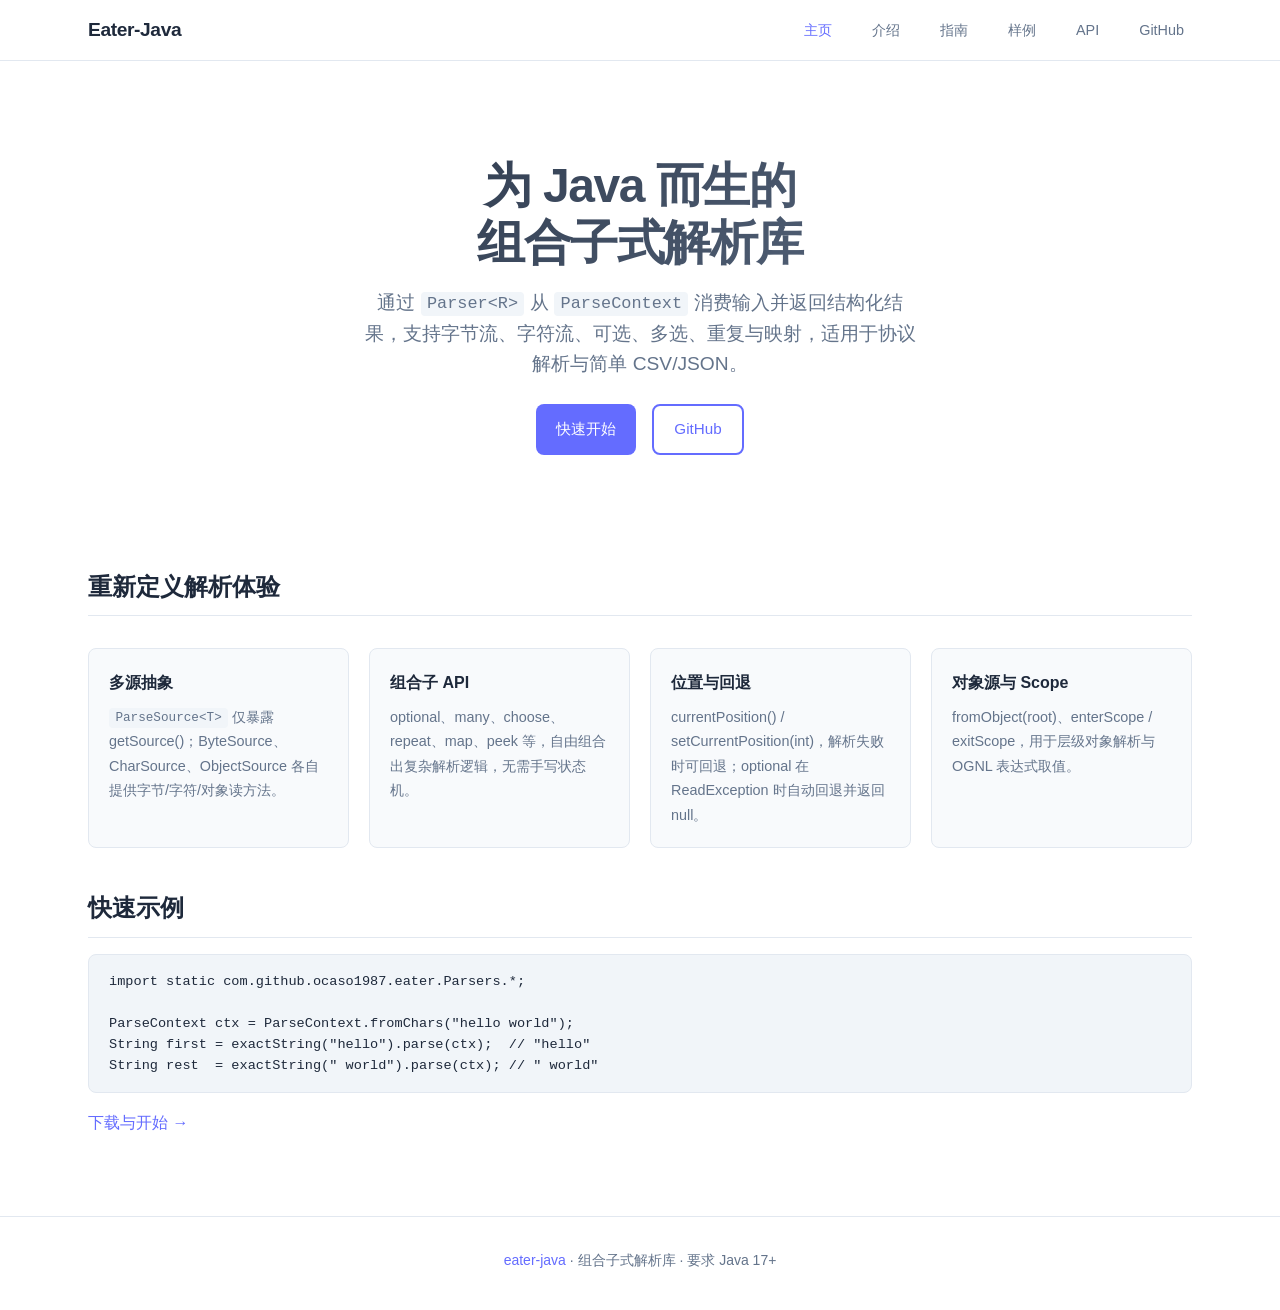
==== docs/index.html @ cccb2a11 "添加文档" ====
<!DOCTYPE html>
<html lang="zh-CN">
<head>
  <meta charset="UTF-8">
  <meta name="viewport" content="width=device-width, initial-scale=1">
  <title>Eater-Java — 为 Java 而生的组合子式解析库</title>
  <link rel="stylesheet" href="styles.css">
</head>
<body>
  <nav class="docs-nav">
    <div class="docs-nav-inner">
      <a class="logo" href="index.html">Eater-Java</a>
      <div class="docs-nav-links">
        <a href="index.html" class="active">主页</a>
        <a href="intro.html">介绍</a>
        <a href="guide.html">指南</a>
        <a href="examples.html">样例</a>
        <a href="api.html">API</a>
        <a href="https://github.com/ocaso1987/eater-java" target="_blank" rel="noopener">GitHub</a>
      </div>
    </div>
  </nav>

  <main class="docs-main">
    <section class="hero">
      <h1>为 Java 而生的<br>组合子式解析库</h1>
      <p class="tagline">通过 <code>Parser&lt;R&gt;</code> 从 <code>ParseContext</code> 消费输入并返回结构化结果，支持字节流、字符流、可选、多选、重复与映射，适用于协议解析与简单 CSV/JSON。</p>
      <div class="hero-ctas">
        <a class="btn btn-primary" href="intro.html">快速开始</a>
        <a class="btn btn-outline" href="https://github.com/ocaso1987/eater-java" target="_blank" rel="noopener">GitHub</a>
      </div>
    </section>

    <h2>重新定义解析体验</h2>
    <div class="features-grid">
      <div class="feature-card">
        <h3>多源抽象</h3>
        <p><code>ParseSource&lt;T&gt;</code> 仅暴露 getSource()；ByteSource、CharSource、ObjectSource 各自提供字节/字符/对象读方法。</p>
      </div>
      <div class="feature-card">
        <h3>组合子 API</h3>
        <p>optional、many、choose、repeat、map、peek 等，自由组合出复杂解析逻辑，无需手写状态机。</p>
      </div>
      <div class="feature-card">
        <h3>位置与回退</h3>
        <p>currentPosition() / setCurrentPosition(int)，解析失败时可回退；optional 在 ReadException 时自动回退并返回 null。</p>
      </div>
      <div class="feature-card">
        <h3>对象源与 Scope</h3>
        <p>fromObject(root)、enterScope / exitScope，用于层级对象解析与 OGNL 表达式取值。</p>
      </div>
    </div>

    <h2>快速示例</h2>
    <pre class="pre-block"><code>import static com.github.ocaso1987.eater.Parsers.*;

ParseContext ctx = ParseContext.fromChars("hello world");
String first = exactString("hello").parse(ctx);  // "hello"
String rest  = exactString(" world").parse(ctx); // " world"</code></pre>
    <p><a href="intro.html">下载与开始 →</a></p>
  </main>

  <footer class="docs-footer">
    <a href="https://github.com/ocaso1987/eater-java">eater-java</a> · 组合子式解析库 · 要求 Java 17+
  </footer>
</body>
</html>
---- docs/styles.css ----
/* Eater-Java Docs - Vite 风格 */
:root {
  --bg: #fff;
  --bg-soft: #f8fafc;
  --border: #e2e8f0;
  --text: #1e293b;
  --text-muted: #64748b;
  --accent: #646cff;
  --accent-hover: #535bf2;
  --accent-soft: rgba(100, 108, 255, 0.1);
  --code-bg: #f1f5f9;
  --code-border: #e2e8f0;
  --green: #10b981;
  --radius: 8px;
  --font-sans: -apple-system, BlinkMacSystemFont, 'Segoe UI', Roboto, 'Helvetica Neue', Arial, sans-serif;
  --font-mono: ui-monospace, 'Cascadia Code', 'Source Code Pro', Menlo, Consolas, 'Liberation Mono', monospace;
}
* { box-sizing: border-box; }
body {
  margin: 0;
  font-family: var(--font-sans);
  background: var(--bg);
  color: var(--text);
  line-height: 1.7;
  min-height: 100vh;
}
a { color: var(--accent); text-decoration: none; }
a:hover { color: var(--accent-hover); text-decoration: underline; }

/* 顶栏 */
.docs-nav {
  position: sticky;
  top: 0;
  z-index: 50;
  background: rgba(255,255,255,0.9);
  backdrop-filter: saturate(180%) blur(8px);
  border-bottom: 1px solid var(--border);
}
.docs-nav-inner {
  max-width: 1152px;
  margin: 0 auto;
  padding: 0.75rem 1.5rem;
  display: flex;
  align-items: center;
  justify-content: space-between;
  gap: 1.5rem;
}
.docs-nav .logo {
  font-weight: 700;
  font-size: 1.2rem;
  color: var(--text);
  letter-spacing: -0.02em;
}
.docs-nav .logo:hover { text-decoration: none; color: var(--accent); }
.docs-nav-links {
  display: flex;
  gap: 0.5rem 1.5rem;
  flex-wrap: wrap;
}
.docs-nav-links a {
  color: var(--text-muted);
  font-size: 0.9rem;
  padding: 0.35rem 0.5rem;
  border-radius: 4px;
}
.docs-nav-links a:hover { color: var(--accent); background: var(--accent-soft); text-decoration: none; }
.docs-nav-links a.active { color: var(--accent); font-weight: 500; }

/* 主内容区 */
.docs-main {
  max-width: 1152px;
  margin: 0 auto;
  padding: 2rem 1.5rem 4rem;
}

/* 主页 Hero */
.hero {
  text-align: center;
  padding: 4rem 0 4.5rem;
}
.hero h1 {
  font-size: clamp(2rem, 5vw, 3rem);
  font-weight: 700;
  letter-spacing: -0.03em;
  margin: 0 0 1rem;
  line-height: 1.2;
  background: linear-gradient(135deg, var(--text) 0%, var(--text-muted) 100%);
  -webkit-background-clip: text;
  -webkit-text-fill-color: transparent;
  background-clip: text;
}
.hero .tagline {
  font-size: 1.2rem;
  color: var(--text-muted);
  max-width: 560px;
  margin: 0 auto 1.5rem;
  line-height: 1.6;
}
.hero-ctas {
  display: flex;
  gap: 1rem;
  justify-content: center;
  flex-wrap: wrap;
}
.hero-ctas .btn {
  display: inline-flex;
  align-items: center;
  gap: 0.5rem;
  padding: 0.65rem 1.25rem;
  border-radius: var(--radius);
  font-size: 0.95rem;
  font-weight: 500;
  transition: background 0.2s, color 0.2s, transform 0.1s;
}
.hero-ctas .btn-primary {
  background: var(--accent);
  color: #fff;
  border: none;
}
.hero-ctas .btn-primary:hover { background: var(--accent-hover); text-decoration: none; transform: translateY(-1px); }
.hero-ctas .btn-outline {
  background: transparent;
  color: var(--accent);
  border: 2px solid var(--accent);
}
.hero-ctas .btn-outline:hover { background: var(--accent-soft); text-decoration: none; }

/* 区块标题 */
.docs-main h2 {
  font-size: 1.5rem;
  font-weight: 600;
  margin: 2.5rem 0 1rem;
  padding-bottom: 0.5rem;
  border-bottom: 1px solid var(--border);
  color: var(--text);
}
.docs-main h2:first-child { margin-top: 0; }
.docs-main h3 { font-size: 1.15rem; margin: 1.5rem 0 0.75rem; color: var(--text); }
.docs-main p { margin: 0 0 1rem; color: var(--text); }
.docs-main ul, .docs-main ol { margin: 0 0 1rem; padding-left: 1.5rem; }
.docs-main li { margin: 0.25rem 0; }

/* 特性网格（主页） */
.features-grid {
  display: grid;
  grid-template-columns: repeat(auto-fit, minmax(260px, 1fr));
  gap: 1.25rem;
  margin: 2rem 0;
}
.feature-card {
  background: var(--bg-soft);
  border: 1px solid var(--border);
  border-radius: var(--radius);
  padding: 1.25rem;
}
.feature-card h3 { margin: 0 0 0.5rem; font-size: 1rem; }
.feature-card p { margin: 0; font-size: 0.9rem; color: var(--text-muted); }

/* 代码块 */
.pre-block {
  background: var(--code-bg);
  border: 1px solid var(--code-border);
  border-radius: var(--radius);
  padding: 1rem 1.25rem;
  overflow-x: auto;
  font-family: var(--font-mono);
  font-size: 0.85rem;
  line-height: 1.55;
  margin: 1rem 0;
}
.pre-block code { background: none; padding: 0; color: var(--text); }
kbd, code:not(.pre-block code) {
  background: var(--code-bg);
  padding: 0.15rem 0.4rem;
  border-radius: 4px;
  font-family: var(--font-mono);
  font-size: 0.88em;
}

/* 表格 */
.docs-main table {
  width: 100%;
  border-collapse: collapse;
  margin: 1rem 0;
  font-size: 0.9rem;
}
.docs-main th, .docs-main td {
  border: 1px solid var(--border);
  padding: 0.6rem 0.75rem;
  text-align: left;
}
.docs-main th { background: var(--bg-soft); font-weight: 600; }

/* 页标题（非主页） */
.page-title { font-size: 2rem; font-weight: 700; margin: 0 0 0.5rem; letter-spacing: -0.02em; }
.page-desc { color: var(--text-muted); margin: 0 0 2rem; }

/* 页脚 */
.docs-footer {
  text-align: center;
  padding: 2rem 1.5rem;
  border-top: 1px solid var(--border);
  color: var(--text-muted);
  font-size: 0.875rem;
}
.docs-footer a { color: var(--accent); }

@media (max-width: 640px) {
  .docs-nav-inner { flex-direction: column; align-items: flex-start; }
  .hero { padding: 2.5rem 0 3rem; }
}
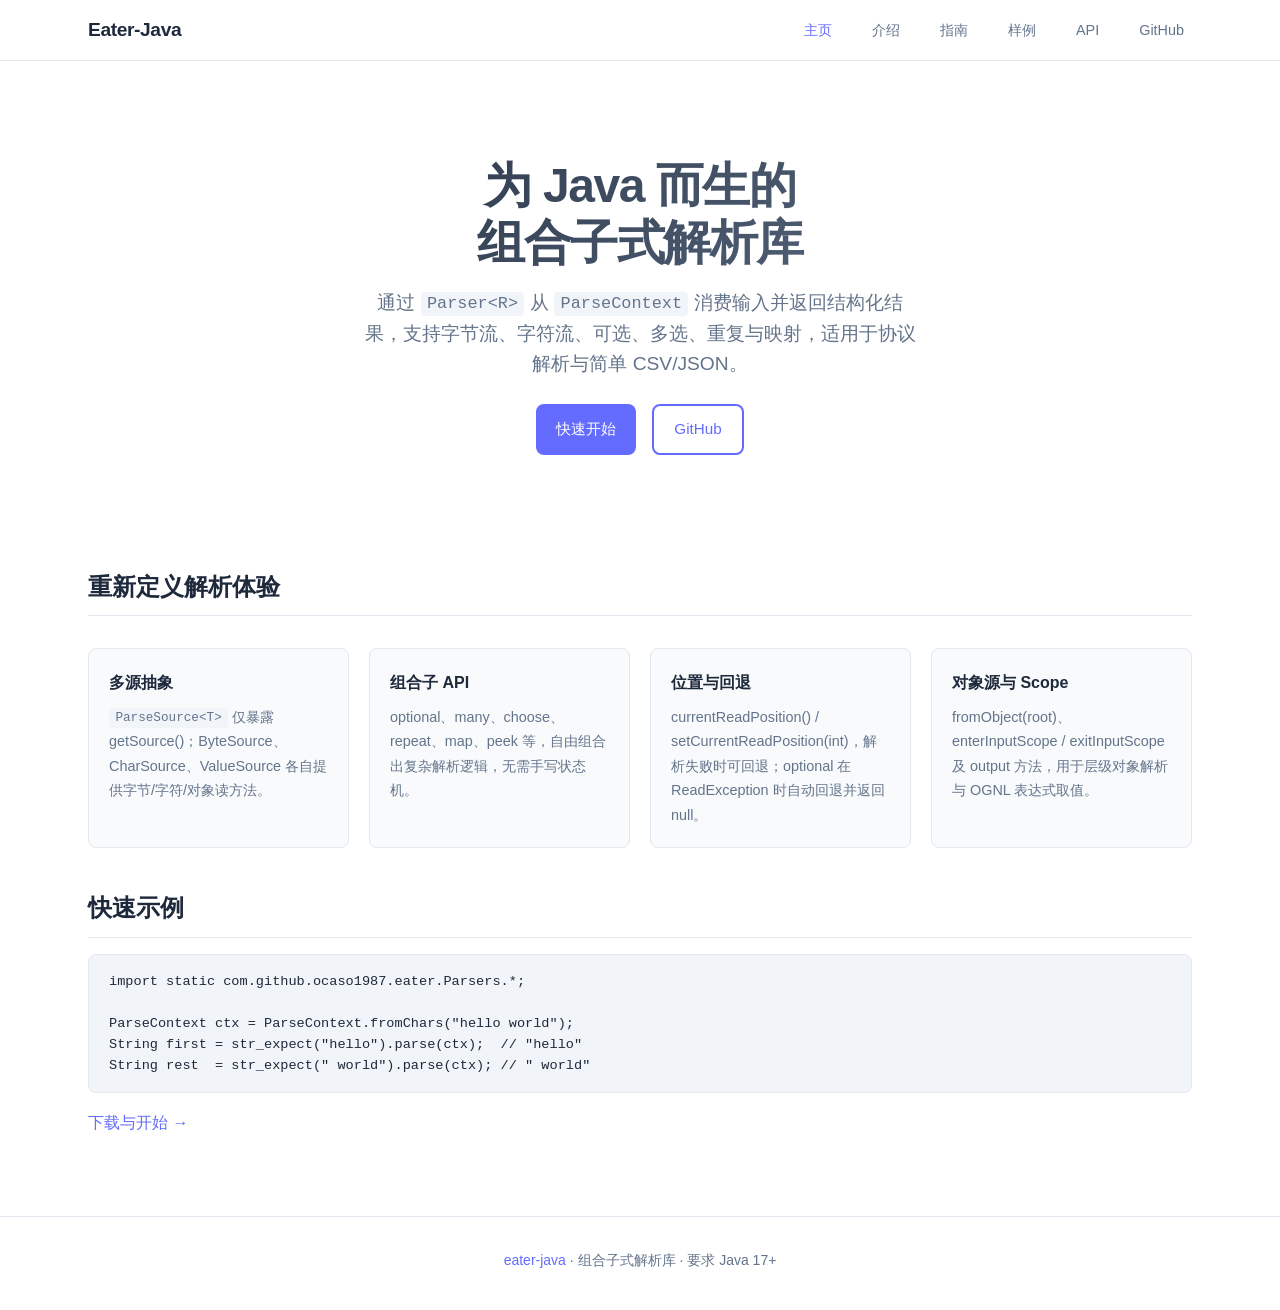
==== commit b3a79ecc: "添加Sink输出支持" ====
--- a/docs/index.html
+++ b/docs/index.html
@@ -35,7 +35,7 @@
     <div class="features-grid">
       <div class="feature-card">
         <h3>多源抽象</h3>
-        <p><code>ParseSource&lt;T&gt;</code> 仅暴露 getSource()；ByteSource、CharSource、ObjectSource 各自提供字节/字符/对象读方法。</p>
+        <p><code>ParseSource&lt;T&gt;</code> 仅暴露 getSource()；ByteSource、CharSource、ValueSource 各自提供字节/字符/对象读方法。</p>
       </div>
       <div class="feature-card">
         <h3>组合子 API</h3>
@@ -43,11 +43,11 @@
       </div>
       <div class="feature-card">
         <h3>位置与回退</h3>
-        <p>currentPosition() / setCurrentPosition(int)，解析失败时可回退；optional 在 ReadException 时自动回退并返回 null。</p>
+        <p>currentReadPosition() / setCurrentReadPosition(int)，解析失败时可回退；optional 在 ReadException 时自动回退并返回 null。</p>
       </div>
       <div class="feature-card">
         <h3>对象源与 Scope</h3>
-        <p>fromObject(root)、enterScope / exitScope，用于层级对象解析与 OGNL 表达式取值。</p>
+        <p>fromObject(root)、enterInputScope / exitInputScope 及 output 方法，用于层级对象解析与 OGNL 表达式取值。</p>
       </div>
     </div>
 
@@ -55,8 +55,8 @@
     <pre class="pre-block"><code>import static com.github.ocaso1987.eater.Parsers.*;
 
 ParseContext ctx = ParseContext.fromChars("hello world");
-String first = exactString("hello").parse(ctx);  // "hello"
-String rest  = exactString(" world").parse(ctx); // " world"</code></pre>
+String first = str_expect("hello").parse(ctx);  // "hello"
+String rest  = str_expect(" world").parse(ctx); // " world"</code></pre>
     <p><a href="intro.html">下载与开始 →</a></p>
   </main>
 
